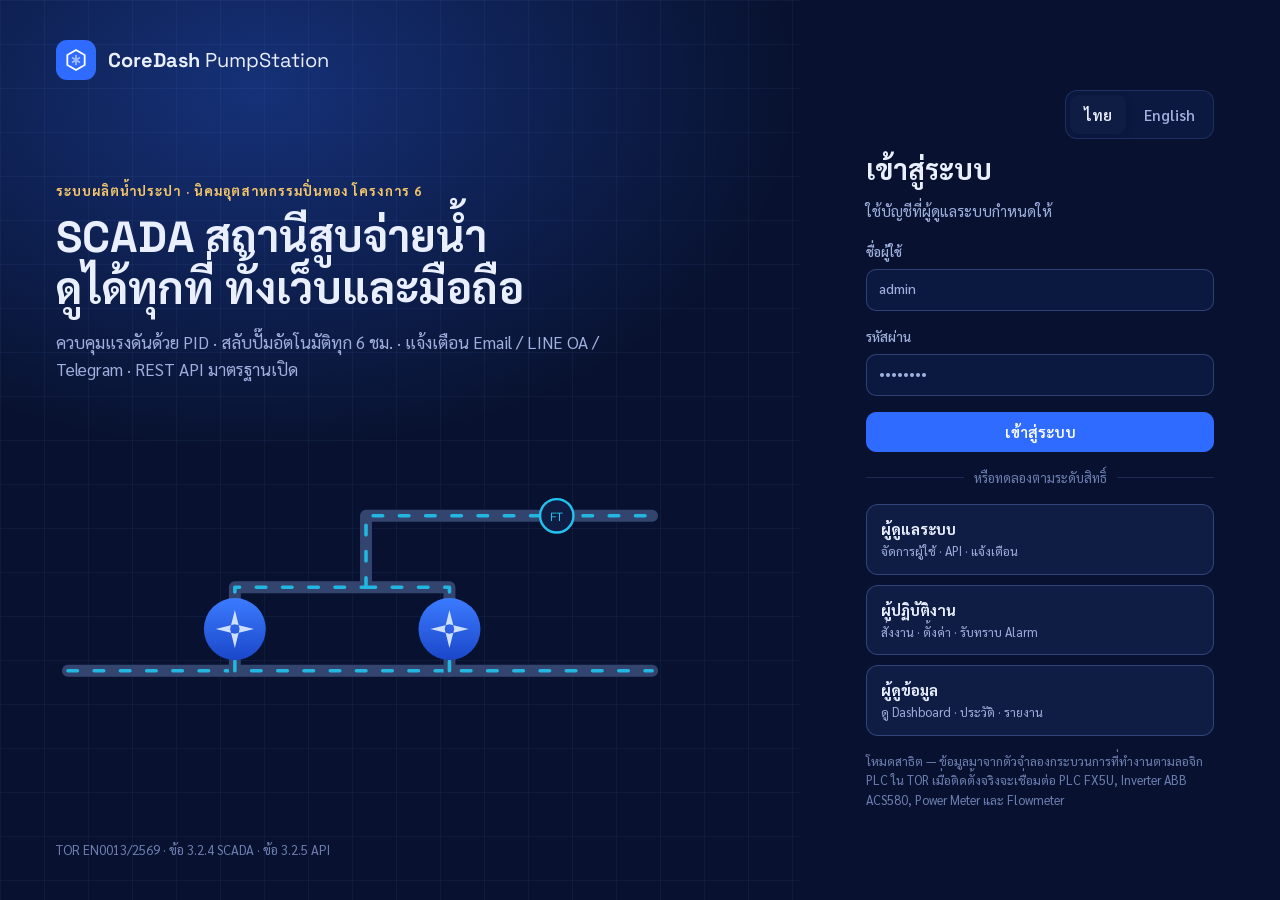
==== app/index.html @ 14abaf3d "Add files via upload" ====
<!doctype html>
<html lang="th" data-theme="dark">
<head>
<meta charset="utf-8">
<meta name="viewport" content="width=device-width, initial-scale=1, viewport-fit=cover">
<title>CoreDash PumpStation SCADA · PIN6</title>
<meta name="description" content="ระบบ SCADA สถานีสูบจ่ายน้ำประปา PIN6 — Dashboard เรียลไทม์ เว็บ และแอปมือถือ">
<meta name="theme-color" content="#081230">
<link rel="manifest" href="manifest.webmanifest">
<link rel="icon" href="icons/icon.svg" type="image/svg+xml">
<link rel="apple-touch-icon" href="icons/icon-192.png">
<meta name="apple-mobile-web-app-capable" content="yes">
<meta name="apple-mobile-web-app-status-bar-style" content="black-translucent">
<link rel="preconnect" href="https://fonts.googleapis.com">
<link rel="stylesheet" href="https://fonts.googleapis.com/css2?family=Sarabun:wght@400;500;600;700&family=Space+Grotesk:wght@400;500;600;700&display=swap">
<link rel="stylesheet" href="app.css">
</head>
<body>

<!-- ============ LOGIN ============ -->
<section id="login" class="login">
  <div class="login-art" aria-hidden="true">
    <div class="login-brand"><span class="logo-mark"><svg viewBox="0 0 24 24"><path d="M12 2l8.66 5v10L12 22l-8.66-5V7z"/><path d="M12 7v10M8 9.5l8 5M16 9.5l-8 5" opacity=".55"/></svg></span><span><b>CoreDash</b> PumpStation</span></div>
    <div class="login-hero">
      <span class="eyebrow">ระบบผลิตน้ำประปา · นิคมอุตสาหกรรมปิ่นทอง โครงการ 6</span>
      <h1>SCADA สถานีสูบจ่ายน้ำ<br>ดูได้ทุกที่ ทั้งเว็บและมือถือ</h1>
      <p>ควบคุมแรงดันด้วย PID · สลับปั๊มอัตโนมัติทุก 6 ชม. · แจ้งเตือน Email / LINE OA / Telegram · REST API มาตรฐานเปิด</p>
    </div>
    <svg class="login-pumps" viewBox="0 0 520 220">
      <defs><linearGradient id="lgP" x1="0" x2="0" y1="0" y2="1"><stop offset="0" stop-color="#3B7BFF"/><stop offset="1" stop-color="#1B47C9"/></linearGradient></defs>
      <path class="pipe" d="M10 160 H500"/><path class="pipe flow" d="M10 160 H500"/>
      <path class="pipe" d="M150 160 V90 H260 M330 160 V90 H260 M260 90 V30 H500"/><path class="pipe flow" d="M150 160 V90 H260 M330 160 V90 H260 M260 90 V30 H500"/>
      <g transform="translate(150 125)"><circle r="26" fill="url(#lgP)"/><g class="imp"><path d="M0 -16 L4 0 L0 16 L-4 0Z M-16 0 L0 4 L16 0 L0 -4Z" fill="#CFE0FF"/></g></g>
      <g transform="translate(330 125)"><circle r="26" fill="url(#lgP)"/><g class="imp"><path d="M0 -16 L4 0 L0 16 L-4 0Z M-16 0 L0 4 L16 0 L0 -4Z" fill="#CFE0FF"/></g></g>
      <g transform="translate(420 30)"><circle r="14" fill="#0F1D45" stroke="#22C3EE" stroke-width="2"/><text y="4" text-anchor="middle" font-size="10" fill="#22C3EE" font-family="Space Grotesk">FT</text></g>
    </svg>
    <div class="login-foot">TOR EN0013/2569 · ข้อ 3.2.4 SCADA · ข้อ 3.2.5 API</div>
  </div>
  <form class="login-card" id="loginForm" autocomplete="on">
    <div class="tabs login-lang" role="group" aria-label="Language"><button type="button" data-login-lang="th">ไทย</button><button type="button" data-login-lang="en">English</button></div>
    <h2>เข้าสู่ระบบ</h2>
    <p class="muted">ใช้บัญชีที่ผู้ดูแลระบบกำหนดให้</p>
    <label>ชื่อผู้ใช้<input id="lgUser" name="username" autocomplete="username" required value="admin"></label>
    <label>รหัสผ่าน<input id="lgPass" name="password" type="password" autocomplete="current-password" required value="demo1234"></label>
    <button class="btn primary block" type="submit">เข้าสู่ระบบ</button>
    <div class="divider"><span>หรือทดลองตามระดับสิทธิ์</span></div>
    <div class="role-pick">
      <button type="button" class="role-btn" data-demo="admin"><b>ผู้ดูแลระบบ</b><small>จัดการผู้ใช้ · API · แจ้งเตือน</small></button>
      <button type="button" class="role-btn" data-demo="operator"><b>ผู้ปฏิบัติงาน</b><small>สั่งงาน · ตั้งค่า · รับทราบ Alarm</small></button>
      <button type="button" class="role-btn" data-demo="viewer"><b>ผู้ดูข้อมูล</b><small>ดู Dashboard · ประวัติ · รายงาน</small></button>
    </div>
    <p class="demo-note">โหมดสาธิต — ข้อมูลมาจากตัวจำลองกระบวนการที่ทำงานตามลอจิก PLC ใน TOR เมื่อติดตั้งจริงจะเชื่อมต่อ PLC FX5U, Inverter ABB ACS580, Power Meter และ Flowmeter</p>
  </form>
</section>

<!-- ============ APP SHELL ============ -->
<div id="shell" class="shell" hidden>
  <aside class="side" id="side">
    <div class="side-brand"><span class="logo-mark"><svg viewBox="0 0 24 24"><path d="M12 2l8.66 5v10L12 22l-8.66-5V7z"/><path d="M12 7v10M8 9.5l8 5M16 9.5l-8 5" opacity=".55"/></svg></span><span><b>CoreDash</b><small>PumpStation SCADA</small></span></div>
    <nav class="side-nav" id="sideNav"></nav>
    <div class="side-foot">
      <div class="site-chip"><span class="dot ok"></span><span>PIN6 · สถานีสูบจ่ายน้ำ<br><small>Pinthong Industrial Estate 6</small></span></div>
    </div>
  </aside>
  <header class="top">
    <button class="icon-btn only-m" id="menuBtn" aria-label="เมนู"><svg viewBox="0 0 24 24"><path d="M4 7h16M4 12h16M4 17h16"/></svg></button>
    <div class="top-title"><h1 id="pageTitle">ภาพรวม</h1><span class="muted" id="pageSub"></span></div>
    <div class="top-right">
      <span class="live-pill" id="livePill"><span class="dot ok pulse"></span><span class="hide-s">PLC ออนไลน์</span> <b data-v="ago">0 วิ</b></span>
      <span class="clock hide-s" data-v="clock"></span>
      <button class="icon-btn lang-btn" id="langBtn" aria-label="เปลี่ยนภาษา / Language"><span data-langlabel>EN</span></button>
      <button class="icon-btn" id="themeBtn" aria-label="สลับธีมสว่าง/มืด"><svg viewBox="0 0 24 24"><path d="M21 12.8A9 9 0 1 1 11.2 3a7 7 0 0 0 9.8 9.8z"/></svg></button>
      <a class="icon-btn bell" href="#/alarms" aria-label="การแจ้งเตือน"><svg viewBox="0 0 24 24"><path d="M6 8a6 6 0 1 1 12 0c0 7 3 9 3 9H3s3-2 3-9"/><path d="M10.3 21a1.94 1.94 0 0 0 3.4 0"/></svg><span class="badge" data-v="alarmCount" hidden></span></a>
      <button class="user-chip" id="userBtn" aria-haspopup="menu"><span class="avatar" id="userAvatar">A</span><span class="hide-s"><b id="userName"></b><small id="userRole"></small></span></button>
      <div class="menu" id="userMenu" role="menu" hidden>
        <div class="menu-head"><b id="umName"></b><small id="umRole"></small></div>
        <a href="#/settings" role="menuitem">การแสดงผล & ภาษา</a>
        <a href="#/users" role="menuitem">ผู้ใช้และสิทธิ์</a>
        <button role="menuitem" id="installBtn" hidden>ติดตั้งเป็นแอปบนเครื่อง</button>
        <button role="menuitem" id="logoutBtn">ออกจากระบบ</button>
      </div>
    </div>
  </header>
  <main id="view" class="view" tabindex="-1"></main>
  <nav class="bottom" id="bottomNav" aria-label="เมนูหลักบนมือถือ"></nav>
</div>

<div class="sheet" id="sheet" hidden><div class="sheet-panel"><div class="sheet-grip"></div><nav id="sheetNav"></nav></div></div>
<div class="toasts" id="toasts" aria-live="polite"></div>
<div class="modal" id="modal" hidden><div class="modal-card" role="dialog" aria-modal="true" id="modalCard"></div></div>
<div class="install-bar" id="installBar" hidden><span>ติดตั้ง <b>CoreDash PumpStation</b> เป็นแอปบนมือถือ</span><button class="btn primary sm" id="installYes">ติดตั้ง</button><button class="btn ghost sm" id="installNo">ภายหลัง</button></div>

<script src="i18n-dict.js"></script>
<script src="i18n.js"></script>
<script src="sim.js"></script>
<script src="core.js"></script>
<script src="pages-ops.js"></script>
<script src="pages-data.js"></script>
<script src="pages-admin.js"></script>
<script src="station3d.js"></script>
<script src="settings.js"></script>
<script>
  if ('serviceWorker' in navigator && location.protocol.indexOf('http') === 0) navigator.serviceWorker.register('sw.js').catch(function () {});
</script>
</body>
</html>
---- app/app.css ----
/* CoreDash PumpStation — UI */
:root{
  --bg:#081230;--bg2:#0B1840;--panel:#0F1D45;--panel2:#132556;--line:rgba(140,170,255,.16);--line2:rgba(140,170,255,.28);
  --text:#E9EFFF;--muted:#9FB0DE;--faint:#6F80B3;
  --blue:#2F6BFF;--blue2:#5B8CFF;--cyan:#22C3EE;--green:#22C55E;--amber:#F5A524;--red:#EF4444;--violet:#8B5CF6;
  --pipe:#33456F;--shadow:0 18px 40px rgba(0,0,0,.35);
  --r:16px;--font:'Sarabun','Space Grotesk',system-ui,sans-serif;--num:'Space Grotesk','Sarabun',system-ui,sans-serif;
  color-scheme:dark;
}
[data-theme="light"]{
  --bg:#EEF2FA;--bg2:#E6ECF8;--panel:#FFFFFF;--panel2:#F5F8FE;--line:#E1E7F3;--line2:#CBD5EA;
  --text:#0B1430;--muted:#55648A;--faint:#8592B4;--pipe:#C3CDE2;--shadow:0 12px 30px rgba(15,30,80,.08);color-scheme:light;
}
*{box-sizing:border-box}
html,body{margin:0;background:var(--bg);color:var(--text);font-family:var(--font);font-size:15px;line-height:1.55;-webkit-font-smoothing:antialiased}
a{color:var(--blue2)}
button,input,select,textarea{font:inherit;color:inherit}
svg{display:block}
.muted{color:var(--muted)}
.num{font-family:var(--num);font-variant-numeric:tabular-nums}
[hidden]{display:none !important}
:focus-visible{outline:2px solid var(--blue2);outline-offset:2px;border-radius:6px}

/* ---------- buttons & inputs */
.btn{display:inline-flex;align-items:center;justify-content:center;gap:8px;min-height:40px;padding:0 16px;border-radius:10px;border:1px solid var(--line2);background:var(--panel2);font-weight:600;cursor:pointer;text-decoration:none;color:var(--text);white-space:nowrap}
.btn:hover{border-color:var(--blue2)}
.btn.primary{background:var(--blue);border-color:var(--blue);color:#fff}.btn.primary:hover{background:#1F57E6}
.btn.danger{background:rgba(239,68,68,.12);border-color:rgba(239,68,68,.5);color:#FF8A8A}
[data-theme="light"] .btn.danger{color:#C62828}
.btn.success{background:rgba(34,197,94,.12);border-color:rgba(34,197,94,.5);color:#5BE08F}
[data-theme="light"] .btn.success{color:#15803D}
.btn.ghost{background:transparent}
.btn.sm{min-height:34px;padding:0 12px;font-size:13.5px;border-radius:8px}
.btn.block{width:100%}
.btn:disabled{opacity:.45;cursor:not-allowed}
.btn svg{width:16px;height:16px;fill:none;stroke:currentColor;stroke-width:2;stroke-linecap:round;stroke-linejoin:round}
.icon-btn{display:inline-flex;align-items:center;justify-content:center;width:42px;height:42px;border-radius:12px;border:1px solid var(--line);background:var(--panel);cursor:pointer;position:relative;color:var(--text);text-decoration:none}
.icon-btn svg{width:20px;height:20px;fill:none;stroke:currentColor;stroke-width:1.8;stroke-linecap:round;stroke-linejoin:round}
.icon-btn .badge{position:absolute;top:-5px;right:-5px;min-width:20px;height:20px;padding:0 5px;border-radius:999px;background:var(--red);color:#fff;font-size:11.5px;font-weight:700;display:flex;align-items:center;justify-content:center;font-family:var(--num)}
input[type=text],input[type=number],input[type=password],input[type=email],input[type=datetime-local],input:not([type]),select,textarea{width:100%;min-height:42px;padding:8px 12px;border-radius:10px;border:1px solid var(--line2);background:var(--bg2);outline:none}
input:focus,select:focus,textarea:focus{border-color:var(--blue2)}
label{display:flex;flex-direction:column;gap:6px;font-size:13.5px;color:var(--muted);font-weight:500}
.switch{position:relative;display:inline-flex;align-items:center;gap:10px;cursor:pointer;color:var(--text);font-size:14px;flex-direction:row}
.switch input{position:absolute;opacity:0;width:1px;height:1px}
.switch .tr{width:44px;height:26px;border-radius:999px;background:var(--line2);position:relative;transition:.2s;flex:none}
.switch .tr::after{content:"";position:absolute;top:3px;left:3px;width:20px;height:20px;border-radius:50%;background:#fff;transition:.2s}
.switch input:checked + .tr{background:var(--green)}
.switch input:checked + .tr::after{left:21px}
.switch input:focus-visible + .tr{outline:2px solid var(--blue2);outline-offset:2px}
.chk{display:inline-flex;flex-direction:row;align-items:center;gap:8px;color:var(--text);font-size:14px;cursor:pointer}
.chk input{width:18px;height:18px;accent-color:var(--blue)}

/* ---------- login */
.login{min-height:100vh;display:grid;grid-template-columns:1.2fr minmax(340px,480px);background:radial-gradient(900px 600px at 20% 10%,rgba(47,107,255,.35),transparent 60%),var(--bg)}
.login-art{position:relative;padding:40px 56px;display:flex;flex-direction:column;justify-content:space-between;gap:28px;overflow:hidden;background-image:linear-gradient(rgba(122,162,255,.06) 1px,transparent 1px),linear-gradient(90deg,rgba(122,162,255,.06) 1px,transparent 1px);background-size:44px 44px}
.login-brand{display:flex;align-items:center;gap:12px;font-family:var(--num);font-size:20px}
.logo-mark{width:40px;height:40px;border-radius:11px;background:var(--blue);display:inline-flex;align-items:center;justify-content:center;flex:none}
.logo-mark svg{width:24px;height:24px;fill:none;stroke:#fff;stroke-width:1.8;stroke-linejoin:round}
.login-hero h1{font-family:var(--num);font-size:clamp(30px,3.4vw,48px);line-height:1.2;margin:10px 0 14px}
.login-hero p{color:var(--muted);font-size:17px;max-width:560px;margin:0}
.eyebrow{font-size:13px;font-weight:700;letter-spacing:.08em;color:#F5C76A}
.login-pumps{width:100%;max-width:620px}
.login-pumps .pipe{fill:none;stroke:var(--pipe);stroke-width:10;stroke-linecap:round;stroke-linejoin:round}
.login-pumps .pipe.flow{stroke:var(--cyan);stroke-width:3;stroke-dasharray:8 14;animation:flow 1.2s linear infinite;opacity:.9}
.login-pumps .imp{animation:spin 1s linear infinite}
.login-foot{color:var(--faint);font-size:13px}
.login-card{margin:auto;width:100%;max-width:420px;padding:36px;display:flex;flex-direction:column;gap:16px}
.login-card h2{margin:0;font-family:var(--num);font-size:28px}
.login-card .muted{margin:-10px 0 4px}
.divider{display:flex;align-items:center;gap:10px;color:var(--faint);font-size:13px}
.divider::before,.divider::after{content:"";flex:1;height:1px;background:var(--line)}
.role-pick{display:grid;gap:10px}
.role-btn{display:flex;flex-direction:column;align-items:flex-start;gap:2px;padding:12px 14px;border-radius:12px;border:1px solid var(--line2);background:var(--panel);cursor:pointer;text-align:left}
.role-btn:hover{border-color:var(--blue2);background:var(--panel2)}
.role-btn small{color:var(--muted)}
.demo-note{font-size:12.5px;color:var(--faint);margin:0}

/* ---------- shell */
.shell{display:grid;grid-template-columns:248px minmax(0,1fr);grid-template-rows:auto 1fr;min-height:100vh}
.side{grid-row:1/3;position:sticky;top:0;height:100vh;display:flex;flex-direction:column;gap:14px;padding:18px 14px;border-right:1px solid var(--line);background:var(--bg2);overflow-y:auto}
.side-brand{display:flex;align-items:center;gap:10px;padding:4px 6px 10px;font-family:var(--num);line-height:1.15}
.side-brand small{display:block;color:var(--muted);font-size:11.5px;font-family:var(--font)}
.side-nav{display:flex;flex-direction:column;gap:2px}
.side-nav .grp{font-size:11.5px;color:var(--faint);font-weight:700;letter-spacing:.08em;margin:12px 10px 4px}
.nav-a{display:flex;align-items:center;gap:12px;min-height:42px;padding:0 12px;border-radius:10px;color:var(--muted);text-decoration:none;font-weight:500}
.nav-a svg{width:19px;height:19px;fill:none;stroke:currentColor;stroke-width:1.8;stroke-linecap:round;stroke-linejoin:round;flex:none}
.nav-a:hover{background:var(--panel);color:var(--text)}
.nav-a.on{background:rgba(47,107,255,.16);color:var(--text);box-shadow:inset 3px 0 0 var(--blue)}
.nav-a .cnt{margin-left:auto;background:var(--red);color:#fff;border-radius:999px;font-size:11px;padding:0 7px;font-family:var(--num);font-weight:700}
.side-foot{margin-top:auto}
.site-chip{display:flex;gap:10px;align-items:flex-start;padding:12px;border-radius:12px;border:1px solid var(--line);font-size:13px}
.site-chip small{color:var(--muted)}
.dot{width:9px;height:9px;border-radius:50%;display:inline-block;background:var(--faint);flex:none;margin-top:5px}
.dot.ok{background:var(--green)}.dot.warn{background:var(--amber)}.dot.bad{background:var(--red)}.dot.info{background:var(--blue2)}
.dot.pulse{animation:pulse 1.6s ease-in-out infinite}
.top{position:sticky;top:0;z-index:20;display:flex;align-items:center;gap:14px;padding:12px 24px;border-bottom:1px solid var(--line);background:color-mix(in srgb,var(--bg) 88%,transparent);backdrop-filter:blur(10px)}
.top-title{display:flex;flex-direction:column;min-width:0}
.top-title h1{margin:0;font-size:20px;font-family:var(--num);line-height:1.2;white-space:nowrap;overflow:hidden;text-overflow:ellipsis}
.top-title .muted{font-size:12.5px}
.top-right{margin-left:auto;display:flex;align-items:center;gap:10px;position:relative}
.live-pill{display:inline-flex;align-items:center;gap:8px;padding:6px 12px;border-radius:999px;border:1px solid var(--line);font-size:13px;color:var(--muted);white-space:nowrap}
.live-pill .dot{margin-top:0}
.live-pill b{font-family:var(--num);color:var(--text);font-weight:600}
.clock{font-family:var(--num);font-size:13.5px;color:var(--muted);white-space:nowrap}
.user-chip{display:flex;align-items:center;gap:10px;padding:4px 12px 4px 4px;border-radius:999px;border:1px solid var(--line);background:var(--panel);cursor:pointer;text-align:left;line-height:1.15}
.user-chip small{display:block;color:var(--muted);font-size:11.5px}
.avatar{width:34px;height:34px;border-radius:50%;background:linear-gradient(135deg,var(--blue),var(--violet));display:inline-flex;align-items:center;justify-content:center;font-weight:700;color:#fff;font-family:var(--num);flex:none}
.menu{position:absolute;top:52px;right:0;min-width:230px;background:var(--panel);border:1px solid var(--line2);border-radius:12px;box-shadow:var(--shadow);padding:6px;display:flex;flex-direction:column;z-index:40}
.menu a,.menu button{display:block;text-align:left;padding:10px 12px;border-radius:8px;border:0;background:none;color:var(--text);text-decoration:none;cursor:pointer}
.menu a:hover,.menu button:hover{background:var(--panel2)}
.menu-head{padding:10px 12px;border-bottom:1px solid var(--line);margin-bottom:4px;line-height:1.3}
.menu-head small{display:block;color:var(--muted)}
.view{padding:22px 24px 40px;min-width:0;outline:none}
.only-m{display:none}
.bottom{display:none}

/* ---------- grid & cards */
.grid{display:grid;gap:16px}
.g2{grid-template-columns:repeat(2,minmax(0,1fr))}.g3{grid-template-columns:repeat(3,minmax(0,1fr))}.g4{grid-template-columns:repeat(4,minmax(0,1fr))}.g6{grid-template-columns:repeat(6,minmax(0,1fr))}
.span2{grid-column:span 2}.span3{grid-column:span 3}
.main-side{display:grid;grid-template-columns:minmax(0,1fr) 360px;gap:16px}
.card{background:var(--panel);border:1px solid var(--line);border-radius:var(--r);padding:18px;min-width:0;box-shadow:var(--shadow)}
.card.flat{box-shadow:none}
.card-h{display:flex;align-items:center;justify-content:space-between;gap:12px;margin-bottom:14px;flex-wrap:wrap}
.card-h h3{margin:0;font-size:16px;font-family:var(--num);display:flex;align-items:center;gap:8px}
.card-h .muted{font-size:12.5px}
.stack{display:flex;flex-direction:column;gap:16px}
.row{display:flex;gap:10px;align-items:center;flex-wrap:wrap}
.spacer{flex:1}
.kpi{position:relative;padding:16px 16px 14px;overflow:hidden}
.kpi .lbl{font-size:13px;color:var(--muted);display:flex;align-items:center;gap:6px}
.kpi .val{font-family:var(--num);font-size:30px;font-weight:700;line-height:1.15;margin-top:4px;letter-spacing:-.5px}
.kpi .val small{font-size:13px;font-weight:500;color:var(--muted);margin-left:4px;letter-spacing:0}
.kpi .sub{font-size:12.5px;color:var(--muted);margin-top:2px}
.kpi .spark{position:absolute;right:12px;top:14px;opacity:.85}
.kpi::before{content:"";position:absolute;left:0;top:0;bottom:0;width:3px;background:var(--accent,var(--blue))}
.pill{display:inline-flex;align-items:center;gap:6px;padding:3px 10px;border-radius:999px;font-size:12.5px;font-weight:700;white-space:nowrap;border:1px solid transparent}
.pill.run{background:rgba(34,197,94,.14);color:#4ADE80;border-color:rgba(34,197,94,.35)}
.pill.stop{background:rgba(148,163,184,.12);color:var(--muted);border-color:var(--line2)}
.pill.fault{background:rgba(239,68,68,.15);color:#FF7A7A;border-color:rgba(239,68,68,.4)}
.pill.warn{background:rgba(245,165,36,.15);color:#F8BF55;border-color:rgba(245,165,36,.4)}
.pill.info{background:rgba(47,107,255,.15);color:#8FB1FF;border-color:rgba(47,107,255,.35)}
.pill.lead{background:rgba(34,195,238,.15);color:#5FD6F5;border-color:rgba(34,195,238,.35)}
[data-theme="light"] .pill.run{color:#15803D}[data-theme="light"] .pill.fault{color:#C62828}[data-theme="light"] .pill.warn{color:#A15C00}[data-theme="light"] .pill.info{color:#1D4ED8}[data-theme="light"] .pill.lead{color:#0E7490}
.sev-critical{--c:var(--red)}.sev-major{--c:#FB7A3C}.sev-warning{--c:var(--amber)}.sev-info{--c:var(--blue2)}

/* ---------- tables */
.tbl-wrap{overflow-x:auto;border-radius:12px;border:1px solid var(--line)}
table.tbl{width:100%;border-collapse:collapse;font-size:14px}
.tbl th{text-align:left;font-weight:600;font-size:12.5px;color:var(--muted);padding:10px 12px;background:var(--panel2);white-space:nowrap;position:sticky;top:0}
.tbl td{padding:10px 12px;border-top:1px solid var(--line);vertical-align:top}
.tbl td.r,.tbl th.r{text-align:right}
.tbl tr:hover td{background:color-mix(in srgb,var(--panel2) 60%,transparent)}
.kv{display:grid;grid-template-columns:minmax(0,1fr) auto;gap:0;font-size:14px}
.kv > div{padding:8px 0;border-bottom:1px dashed var(--line)}
.kv > div:nth-child(odd){color:var(--muted)}
.kv > div:nth-child(even){text-align:right;font-family:var(--num);font-weight:600}

/* ---------- mimic */
.mimic{width:100%;height:auto}
.mimic .pipe{fill:none;stroke:var(--pipe);stroke-linecap:round;stroke-linejoin:round}
.mimic .water{fill:none;stroke:var(--cyan);stroke-linecap:round;stroke-linejoin:round;stroke-dasharray:10 14;opacity:0;transition:opacity .4s}
.mimic .water.on{opacity:.95;animation:flow var(--dur,1.2s) linear infinite}
.mimic .lbl{font-family:var(--num);font-size:12px;fill:var(--muted)}
.mimic .val{font-family:var(--num);font-size:14px;font-weight:700;fill:var(--text)}
.mimic .tagbox{fill:var(--panel2);stroke:var(--line2)}
.mimic .imp{transform-box:fill-box;transform-origin:center}
.mimic .imp.on{animation:spin var(--spd,1s) linear infinite}
.mimic .pumpbody{transition:fill .3s}
.mimic .future{stroke-dasharray:6 6}

/* ---------- gauges, bars */
.gauge{width:100%;max-width:220px;margin:0 auto}
.gauge .needle{transition:transform .8s cubic-bezier(.3,1.3,.5,1);transform-origin:100px 100px}
.gauge text{font-family:var(--num)}
.bar{height:8px;border-radius:999px;background:var(--line);overflow:hidden}
.bar > i{display:block;height:100%;border-radius:999px;background:var(--blue);transition:width .6s}
.ring{transform:rotate(-90deg)}
.ring circle{fill:none;stroke-width:8}
.legend{display:flex;flex-wrap:wrap;gap:14px;font-size:12.5px;color:var(--muted)}
.legend i{display:inline-block;width:14px;height:3px;border-radius:2px;margin-right:6px;vertical-align:middle}

/* ---------- charts */
.chart{position:relative;width:100%}
.chart svg text{font-family:var(--num);font-size:11px;fill:var(--muted)}
.chart .grid-l{stroke:var(--line);stroke-width:1}
.chart .tip{position:absolute;pointer-events:none;background:var(--panel);border:1px solid var(--line2);border-radius:10px;padding:8px 10px;font-size:12.5px;box-shadow:var(--shadow);white-space:nowrap;z-index:5}
.chart .tip b{font-family:var(--num)}

/* ---------- feed, alarms */
.feed{display:flex;flex-direction:column;max-height:300px;overflow:auto}
.feed-i{display:grid;grid-template-columns:auto 1fr;gap:10px;padding:9px 2px;border-bottom:1px dashed var(--line);font-size:13.5px}
.feed-i time{font-family:var(--num);color:var(--faint);font-size:12px;white-space:nowrap;padding-top:1px}
.alm{display:grid;grid-template-columns:4px 1fr auto;gap:12px;align-items:center;padding:12px;border-radius:12px;background:var(--panel2);border:1px solid var(--line)}
.alm::before{content:"";width:4px;align-self:stretch;border-radius:4px;background:var(--c)}
.alm .t{font-weight:600}
.alm .m{font-size:12.5px;color:var(--muted)}
.empty{padding:28px;text-align:center;color:var(--muted);border:1px dashed var(--line2);border-radius:12px}
.tabs{display:flex;gap:4px;padding:4px;border-radius:12px;background:var(--bg2);border:1px solid var(--line);overflow-x:auto;max-width:100%}
.tabs button{border:0;background:none;padding:8px 14px;border-radius:9px;cursor:pointer;color:var(--muted);font-weight:600;white-space:nowrap}
.tabs button.on{background:var(--panel);color:var(--text);box-shadow:0 2px 8px rgba(0,0,0,.15)}
.chips{display:flex;flex-wrap:wrap;gap:8px}
.chip{display:inline-flex;align-items:center;gap:8px;padding:7px 12px;border-radius:999px;border:1px solid var(--line2);background:var(--panel2);cursor:pointer;font-size:13.5px}
.chip.on{border-color:var(--blue2);background:rgba(47,107,255,.16)}
.chip i{width:10px;height:10px;border-radius:3px;display:inline-block}
.lock{display:flex;gap:10px;align-items:center;padding:10px 14px;border-radius:10px;background:rgba(245,165,36,.1);border:1px solid rgba(245,165,36,.35);color:#F8BF55;font-size:13.5px}
[data-theme="light"] .lock{color:#A15C00}
.code{font-family:ui-monospace,SFMono-Regular,Menlo,Consolas,monospace;font-size:12.5px;background:#050B1F;color:#CFE0FF;border-radius:12px;padding:14px;overflow:auto;white-space:pre;max-height:420px;border:1px solid var(--line)}
[data-theme="light"] .code{background:#0B1430}
.k-num{font-family:var(--num);font-weight:700}

/* notification previews */
.np{border-radius:14px;padding:12px;font-size:13px;line-height:1.45}
.np.line{background:#8CABD9;color:#111}
.np.line .bub{background:#fff;border-radius:14px;padding:10px 12px;max-width:290px;box-shadow:0 1px 2px rgba(0,0,0,.15)}
.np.tg{background:#17212B;color:#E7EEF5}
.np.tg .bub{background:#2B5278;border-radius:12px;padding:10px 12px;max-width:290px}
.np.mail{background:#fff;color:#1A1A1A;border:1px solid #E3E3E3}
.np .hd{font-weight:700;margin-bottom:4px}

/* toasts, modal, sheet */
.toasts{position:fixed;right:18px;bottom:18px;display:flex;flex-direction:column;gap:10px;z-index:90;max-width:min(380px,calc(100vw - 36px))}
.toast{display:grid;grid-template-columns:4px 1fr;gap:12px;padding:12px 14px;border-radius:12px;background:var(--panel);border:1px solid var(--line2);box-shadow:var(--shadow);animation:tin .3s ease-out}
.toast::before{content:"";width:4px;border-radius:4px;background:var(--c,var(--blue))}
.toast b{display:block}
.toast small{color:var(--muted)}
.modal{position:fixed;inset:0;z-index:80;background:rgba(3,8,25,.6);display:flex;align-items:center;justify-content:center;padding:18px;backdrop-filter:blur(4px)}
.modal-card{width:min(560px,100%);max-height:90vh;overflow:auto;background:var(--panel);border:1px solid var(--line2);border-radius:18px;padding:22px;box-shadow:var(--shadow)}
.modal-card h3{margin:0 0 6px;font-family:var(--num)}
.sheet{position:fixed;inset:0;z-index:70;background:rgba(3,8,25,.55);display:flex;align-items:flex-end}
.sheet-panel{width:100%;background:var(--panel);border-radius:20px 20px 0 0;padding:10px 14px calc(18px + env(safe-area-inset-bottom));max-height:80vh;overflow:auto}
.sheet-grip{width:44px;height:5px;border-radius:5px;background:var(--line2);margin:4px auto 10px}
.sheet nav{display:grid;grid-template-columns:repeat(3,1fr);gap:8px}
.sheet .nav-a{flex-direction:column;justify-content:center;text-align:center;min-height:84px;gap:6px;border:1px solid var(--line);font-size:13px}
.install-bar{position:fixed;left:12px;right:12px;bottom:calc(76px + env(safe-area-inset-bottom));z-index:60;display:flex;align-items:center;gap:10px;padding:10px 12px;border-radius:14px;background:var(--panel);border:1px solid var(--line2);box-shadow:var(--shadow);font-size:13.5px}
.install-bar span{flex:1}

/* logic timeline */
.logic{display:grid;grid-template-columns:repeat(4,minmax(0,1fr));gap:10px;counter-reset:s}
.logic > div{position:relative;padding:14px;border-radius:12px;background:var(--panel2);border:1px solid var(--line);font-size:13.5px}
.logic > div b{display:block;font-family:var(--num);margin-bottom:2px}
.logic > div::before{counter-increment:s;content:counter(s);position:absolute;top:-10px;left:12px;width:22px;height:22px;border-radius:50%;background:var(--blue);color:#fff;font-weight:700;font-size:12px;display:flex;align-items:center;justify-content:center;font-family:var(--num)}

/* topology */
.topo .node rect{fill:var(--panel2);stroke:var(--line2)}
.topo .node.ok rect{stroke:rgba(34,197,94,.6)}
.topo .node.bad rect{stroke:var(--red)}
.topo text{font-family:var(--num);font-size:12px;fill:var(--text)}
.topo .sm{font-size:10.5px;fill:var(--muted)}
.topo .link{stroke:var(--line2);stroke-width:2;fill:none}
.topo .pkt{stroke:var(--cyan);stroke-width:3;stroke-dasharray:3 22;fill:none;animation:flow 1.4s linear infinite}

@keyframes flow{to{stroke-dashoffset:-48}}
@keyframes spin{to{transform:rotate(360deg)}}
@keyframes pulse{0%,100%{opacity:1}50%{opacity:.35}}
@keyframes tin{from{transform:translateY(10px);opacity:0}to{transform:none;opacity:1}}
@keyframes blinkbg{0%,100%{background:rgba(239,68,68,.18)}50%{background:rgba(239,68,68,.04)}}
.blink-crit{animation:blinkbg 1.2s ease-in-out infinite}

/* ---------- responsive */
@media (max-width:1280px){.g6{grid-template-columns:repeat(3,minmax(0,1fr))}.main-side{grid-template-columns:minmax(0,1fr)}}
@media (max-width:1024px){
  .shell{grid-template-columns:minmax(0,1fr)}
  .side{display:none}
  .only-m{display:inline-flex}
  .g4{grid-template-columns:repeat(2,minmax(0,1fr))}.g3{grid-template-columns:repeat(2,minmax(0,1fr))}
  .login{grid-template-columns:minmax(0,1fr)}
  .login-art{padding:28px 24px 8px}
  .login-pumps{display:none}
}
@media (max-width:720px){
  html,body{font-size:14.5px}
  .top{padding:10px 14px}
  .top-title h1{font-size:17px}
  .top-title .muted{display:none}
  .top{gap:8px}
  .top-right{gap:6px}
  .icon-btn{width:38px;height:38px}
  .live-pill{padding:5px 9px}
  .mimic-wrap{overflow-x:auto;margin:0 -6px;padding:0 6px}
  .mimic-wrap .mimic{min-width:720px}
  .view .row > label{min-width:0 !important;flex:1 1 150px}
  .view .row > .tabs{flex:1 1 100%}
  .hide-s{display:none !important}
  .view{padding:14px 12px calc(96px + env(safe-area-inset-bottom))}
  .g2,.g3,.g4{grid-template-columns:minmax(0,1fr)}
  .g6{grid-template-columns:repeat(2,minmax(0,1fr))}
  .span2,.span3{grid-column:auto}
  .card{padding:14px;border-radius:14px}
  .kpi .val{font-size:24px}
  .kpi .spark{display:none}
  .logic{grid-template-columns:minmax(0,1fr) minmax(0,1fr)}
  .bottom{display:grid;grid-template-columns:repeat(5,1fr);position:fixed;left:0;right:0;bottom:0;z-index:50;background:var(--panel);border-top:1px solid var(--line);padding:6px 4px calc(6px + env(safe-area-inset-bottom))}
  .bottom a,.bottom button{display:flex;flex-direction:column;align-items:center;gap:2px;padding:6px 2px;border:0;background:none;color:var(--muted);font-size:11px;text-decoration:none;cursor:pointer;position:relative;min-height:48px;justify-content:center}
  .bottom svg{width:22px;height:22px;fill:none;stroke:currentColor;stroke-width:1.8;stroke-linecap:round;stroke-linejoin:round}
  .bottom .on{color:var(--blue2)}
  .bottom .cnt{position:absolute;top:2px;left:calc(50% + 6px);background:var(--red);color:#fff;border-radius:999px;font-size:10px;padding:0 5px;font-weight:700}
  .toasts{bottom:calc(84px + env(safe-area-inset-bottom));right:12px;left:12px;max-width:none}
  .login-card{padding:24px 18px 36px}
}
@media print{
  .side,.top,.bottom,.toasts,.no-print{display:none !important}
  .shell{display:block}
  body{background:#fff;color:#000}
  .card{box-shadow:none;border-color:#ccc;break-inside:avoid}
}
@media (prefers-reduced-motion:reduce){*{animation:none !important;transition:none !important}}

/* ===== backgrounds (Appearance) ===== */
body.bg-grid .shell{background-image:linear-gradient(rgba(122,162,255,.05) 1px,transparent 1px),linear-gradient(90deg,rgba(122,162,255,.05) 1px,transparent 1px);background-size:44px 44px}
body.bg-aurora .shell{background:radial-gradient(900px 500px at 85% -5%,color-mix(in srgb,var(--blue) 30%,transparent),transparent 65%),radial-gradient(800px 500px at 10% 100%,rgba(139,92,246,.22),transparent 60%),radial-gradient(700px 420px at 60% 60%,rgba(34,195,238,.10),transparent 65%),var(--bg);background-attachment:fixed}
[data-theme="dark"] body.bg-ocean{--bg:#04202C;--bg2:#062A39;--panel:#0A3344;--panel2:#0D3D51;--line:rgba(120,210,230,.16);--line2:rgba(120,210,230,.28);--muted:#9CC7D4;--faint:#6A9AA8;--pipe:#2B5566}
body.bg-ocean .shell{background:radial-gradient(1000px 600px at 70% 0%,rgba(34,195,238,.22),transparent 60%),var(--bg);background-attachment:fixed}
[data-theme="dark"] body.bg-carbon{--bg:#0D1014;--bg2:#12161C;--panel:#171C24;--panel2:#1D2430;--line:rgba(160,175,200,.13);--line2:rgba(160,175,200,.25);--muted:#A3ADBD;--faint:#717C8E;--pipe:#3A4250}
body.bg-carbon .shell{background-image:repeating-linear-gradient(45deg,rgba(255,255,255,.018) 0 2px,transparent 2px 8px);background-color:var(--bg)}
[data-theme="light"] body.bg-ocean{--bg:#E8F6FA;--bg2:#DDF0F6}
[data-theme="light"] body.bg-carbon{--bg:#EEF0F3;--bg2:#E4E7EC}
body.bg-plain .shell{background:var(--bg)}
.bg-pick{display:grid;grid-template-columns:repeat(5,minmax(0,1fr));gap:12px}
.bg-opt{display:flex;flex-direction:column;gap:4px;padding:10px;border-radius:14px;border:1.5px solid var(--line2);background:var(--panel2);cursor:pointer;text-align:left;color:var(--text)}
.bg-opt.on{border-color:var(--blue);box-shadow:0 0 0 3px color-mix(in srgb,var(--blue) 25%,transparent)}
.bg-opt small{color:var(--muted)}
.bg-sw{display:block;height:64px;border-radius:10px;margin-bottom:6px;border:1px solid var(--line)}
.bgsw-grid{background:#081230;background-image:linear-gradient(rgba(122,162,255,.18) 1px,transparent 1px),linear-gradient(90deg,rgba(122,162,255,.18) 1px,transparent 1px);background-size:12px 12px}
.bgsw-aurora{background:radial-gradient(60px 40px at 80% 10%,#2F6BFF,transparent),radial-gradient(60px 40px at 15% 100%,#8B5CF6,transparent),#081230}
.bgsw-ocean{background:radial-gradient(70px 40px at 70% 0,#22C3EE,transparent),#04202C}
.bgsw-carbon{background:repeating-linear-gradient(45deg,#1b2029 0 3px,#12161c 3px 8px)}
.bgsw-plain{background:var(--bg)}
.acc{width:40px;height:40px;border-radius:50%;border:3px solid var(--panel);background:var(--c);cursor:pointer;box-shadow:0 0 0 1px var(--line2)}
.acc.on{box-shadow:0 0 0 3px var(--c)}
.preset-pick{display:grid;grid-template-columns:repeat(6,minmax(0,1fr));gap:12px}
.preset{display:flex;flex-direction:column;gap:6px;padding:10px;border-radius:14px;border:1.5px solid var(--line2);background:var(--bg2);cursor:pointer;color:var(--text);font-size:13px}
.preset.on{border-color:var(--blue);box-shadow:0 0 0 3px color-mix(in srgb,var(--blue) 25%,transparent)}
.col-pick{display:grid;grid-template-columns:repeat(4,minmax(0,1fr));gap:10px}
.colk{flex-direction:row;align-items:center;gap:10px;padding:8px 10px;border-radius:12px;border:1px solid var(--line);color:var(--text)}
.colk input{width:40px;height:32px;padding:0;border:0;background:none;min-height:0;cursor:pointer}
.lang-btn span{font-family:var(--num);font-weight:700;font-size:13px}
.login-lang{align-self:flex-end;margin-bottom:-6px}
.login-lang button.on{background:var(--panel);color:var(--text)}

/* ===== 3D station ===== */
.st-layout{display:grid;grid-template-columns:minmax(0,1fr) 340px;gap:16px;align-items:start}
.st-tools{gap:6px}
.st-tools .icon-btn{width:38px;height:38px}
.st-tools .tabs button:disabled{opacity:.5;cursor:not-allowed}
.st-stage{position:relative;border-radius:14px;overflow:hidden;perspective:1400px;background:radial-gradient(700px 400px at 55% 35%,color-mix(in srgb,var(--blue) 22%,transparent),transparent 70%),var(--bg2);cursor:grab;touch-action:pan-y;user-select:none}
.st-stage.dragging{cursor:grabbing}
.st-cam{transform-style:preserve-3d;transition:transform .35s ease-out;transform-origin:50% 60%}
.st-stage.dragging .st-cam{transition:none}
.st-scene{position:relative;aspect-ratio:690/470}
.st-svg{width:100%;height:100%;display:block}
.st-flow{stroke-dasharray:8 12;opacity:0;transition:opacity .5s;animation:flow 1.2s linear infinite}
.st-flow.on{opacity:.95}
.st-fan{animation:spin 1s linear infinite;animation-play-state:paused}
[data-light] .st-glow{opacity:.35}
[data-light].glow .st-glow{animation:pulse 1.6s ease-in-out infinite;opacity:1}
[data-light].blinking{animation:pulse .6s steps(2) infinite}
.st-ripple{animation:strip 2.4s ease-out infinite}
.st-wave{animation:stwave 3s ease-in-out infinite}
@keyframes strip{0%{transform:scale(.3);opacity:.9}100%{transform:scale(2.6);opacity:0}}
@keyframes stwave{50%{transform:translateX(-4px)}}
.st-pump{cursor:pointer;outline:none;transition:filter .2s}
.st-pump:hover,.st-pump:focus-visible{filter:brightness(1.18) drop-shadow(0 0 8px color-mix(in srgb,var(--blue) 70%,transparent))}
.st-chip{position:absolute;transform:translate(calc(-50% + var(--dx)),calc(-100% + var(--dy)));display:flex;flex-direction:column;padding:6px 10px;border-radius:10px;background:color-mix(in srgb,var(--panel) 88%,transparent);border:1px solid var(--line2);backdrop-filter:blur(6px);white-space:nowrap;line-height:1.25;pointer-events:none;font-size:13px;box-shadow:0 8px 20px rgba(0,0,0,.25)}
.st-chip b{font-family:var(--num);font-size:14px}.st-chip small{color:var(--muted);font-size:11px}
.st-chip.hot{border-color:color-mix(in srgb,var(--cyan) 60%,transparent);box-shadow:0 0 24px rgba(34,195,238,.25)}
.st-chip.dim{opacity:.75}
.nolabels .st-chip{display:none}
.st-tag{font-style:normal;font-size:10px;font-weight:700;padding:1px 7px;border-radius:999px;margin-left:4px;vertical-align:2px;background:rgba(148,163,184,.25);color:var(--muted)}
.st-tag.run{background:rgba(34,197,94,.2);color:#4ADE80}.st-tag.fault{background:rgba(239,68,68,.25);color:#FF8A8A}
.st-pop{position:absolute;z-index:5;width:250px;left:12px;top:12px;padding:12px;border-radius:14px;background:var(--panel);border:1px solid var(--line2);box-shadow:var(--shadow)}
.st-hint{position:absolute;left:12px;bottom:10px;font-size:12px;pointer-events:none}
.st-pcard{padding:12px;transition:border-color .3s}
.st-pcard.is-run{border-color:rgba(34,197,94,.55)}
.st-pcard.is-fault{border-color:rgba(239,68,68,.7)}
@media (max-width:1200px){.st-layout{grid-template-columns:minmax(0,1fr)}.preset-pick{grid-template-columns:repeat(3,minmax(0,1fr))}.bg-pick{grid-template-columns:repeat(3,minmax(0,1fr))}}
@media (max-width:720px){
  .st-chip{transform:translate(calc(-50% + var(--dx)*.6),calc(-100% + var(--dy)*.6)) scale(.72);transform-origin:50% 100%}
  .st-chip small{display:none}
  .st-chip.dim{display:none}
  .st-pop{width:220px;left:50%;top:auto;bottom:8px;transform:translateX(-50%)}
  .st-hint{display:none}
  .col-pick{grid-template-columns:repeat(2,minmax(0,1fr))}
  .preset-pick,.bg-pick{grid-template-columns:repeat(2,minmax(0,1fr))}
}
@media (max-width:720px){.grid.keep2{grid-template-columns:repeat(2,minmax(0,1fr))}.grid.keep3{grid-template-columns:repeat(3,minmax(0,1fr))}}
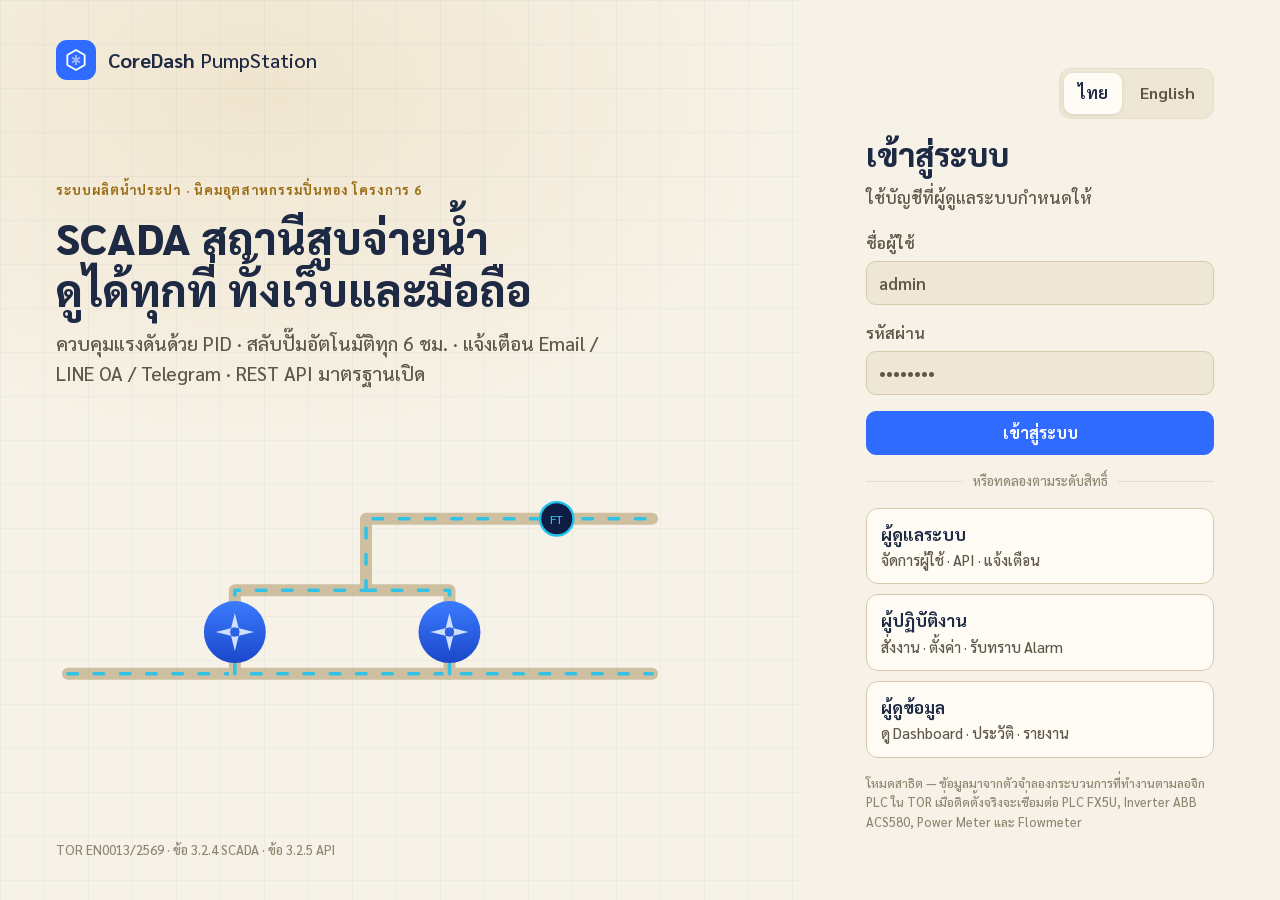
==== commit 53531fd1: "Add files via upload" ====
--- a/app/index.html
+++ b/app/index.html
@@ -1,18 +1,18 @@
 <!doctype html>
-<html lang="th" data-theme="dark">
+<html lang="th" data-theme="light">
 <head>
 <meta charset="utf-8">
 <meta name="viewport" content="width=device-width, initial-scale=1, viewport-fit=cover">
 <title>CoreDash PumpStation SCADA · PIN6</title>
 <meta name="description" content="ระบบ SCADA สถานีสูบจ่ายน้ำประปา PIN6 — Dashboard เรียลไทม์ เว็บ และแอปมือถือ">
-<meta name="theme-color" content="#081230">
+<meta name="theme-color" content="#F7F2E7">
 <link rel="manifest" href="manifest.webmanifest">
 <link rel="icon" href="icons/icon.svg" type="image/svg+xml">
 <link rel="apple-touch-icon" href="icons/icon-192.png">
 <meta name="apple-mobile-web-app-capable" content="yes">
 <meta name="apple-mobile-web-app-status-bar-style" content="black-translucent">
 <link rel="preconnect" href="https://fonts.googleapis.com">
-<link rel="stylesheet" href="https://fonts.googleapis.com/css2?family=Sarabun:wght@400;500;600;700&family=Space+Grotesk:wght@400;500;600;700&display=swap">
+<link rel="stylesheet" href="https://fonts.googleapis.com/css2?family=Sarabun:wght@400;500;600;700;800&display=swap">
 <link rel="stylesheet" href="app.css">
 </head>
 <body>
@@ -32,7 +32,7 @@
       <path class="pipe" d="M150 160 V90 H260 M330 160 V90 H260 M260 90 V30 H500"/><path class="pipe flow" d="M150 160 V90 H260 M330 160 V90 H260 M260 90 V30 H500"/>
       <g transform="translate(150 125)"><circle r="26" fill="url(#lgP)"/><g class="imp"><path d="M0 -16 L4 0 L0 16 L-4 0Z M-16 0 L0 4 L16 0 L0 -4Z" fill="#CFE0FF"/></g></g>
       <g transform="translate(330 125)"><circle r="26" fill="url(#lgP)"/><g class="imp"><path d="M0 -16 L4 0 L0 16 L-4 0Z M-16 0 L0 4 L16 0 L0 -4Z" fill="#CFE0FF"/></g></g>
-      <g transform="translate(420 30)"><circle r="14" fill="#0F1D45" stroke="#22C3EE" stroke-width="2"/><text y="4" text-anchor="middle" font-size="10" fill="#22C3EE" font-family="Space Grotesk">FT</text></g>
+      <g transform="translate(420 30)"><circle r="14" fill="#0F1D45" stroke="#22C3EE" stroke-width="2"/><text y="4" text-anchor="middle" font-size="10" fill="#22C3EE" font-family="Sarabun">FT</text></g>
     </svg>
     <div class="login-foot">TOR EN0013/2569 · ข้อ 3.2.4 SCADA · ข้อ 3.2.5 API</div>
   </div>
--- a/app/app.css
+++ b/app/app.css
@@ -4,7 +4,7 @@
   --text:#E9EFFF;--muted:#9FB0DE;--faint:#6F80B3;
   --blue:#2F6BFF;--blue2:#5B8CFF;--cyan:#22C3EE;--green:#22C55E;--amber:#F5A524;--red:#EF4444;--violet:#8B5CF6;
   --pipe:#33456F;--shadow:0 18px 40px rgba(0,0,0,.35);
-  --r:16px;--font:'Sarabun','Space Grotesk',system-ui,sans-serif;--num:'Space Grotesk','Sarabun',system-ui,sans-serif;
+  --r:16px;--font:'Sarabun',system-ui,sans-serif;--num:'Sarabun',system-ui,sans-serif;
   color-scheme:dark;
 }
 [data-theme="light"]{
@@ -12,7 +12,7 @@
   --text:#0B1430;--muted:#55648A;--faint:#8592B4;--pipe:#C3CDE2;--shadow:0 12px 30px rgba(15,30,80,.08);color-scheme:light;
 }
 *{box-sizing:border-box}
-html,body{margin:0;background:var(--bg);color:var(--text);font-family:var(--font);font-size:15px;line-height:1.55;-webkit-font-smoothing:antialiased}
+html,body{margin:0;background:var(--bg);color:var(--text);font-family:var(--font);font-size:17px;font-weight:500;line-height:1.55;-webkit-font-smoothing:antialiased}
 a{color:var(--blue2)}
 button,input,select,textarea{font:inherit;color:inherit}
 svg{display:block}
@@ -384,3 +384,91 @@
   .preset-pick,.bg-pick{grid-template-columns:repeat(2,minmax(0,1fr))}
 }
 @media (max-width:720px){.grid.keep2{grid-template-columns:repeat(2,minmax(0,1fr))}.grid.keep3{grid-template-columns:repeat(3,minmax(0,1fr))}}
+
+
+/* ===== Classic light palettes (Appearance) — theme follows the background ===== */
+[data-theme="light"] body.bg-cream{--bg:#F7F2E7;--bg2:#EFE7D6;--panel:#FFFCF5;--panel2:#FAF5EA;--line:#E6DCC7;--line2:#D6C8AB;--text:#1E2A44;--muted:#5E5646;--faint:#8F8571;--pipe:#CDBF9F;--shadow:0 10px 28px rgba(92,72,32,.08)}
+[data-theme="light"] body.bg-pearl{--bg:#F2F1EE;--bg2:#E9E7E2;--panel:#FFFFFF;--panel2:#F8F7F4;--line:#E2DFD8;--line2:#CFCBC2;--text:#1D2433;--muted:#565C68;--faint:#8A8F99;--pipe:#C8C6C0;--shadow:0 10px 28px rgba(40,40,60,.08)}
+[data-theme="light"] body.bg-softwhite{--bg:#F5F7FA;--bg2:#EBEFF5;--panel:#FFFFFF;--panel2:#F7F9FC;--line:#E1E7F0;--line2:#CBD5E3;--text:#14213D;--muted:#4F5D78;--faint:#8592AA;--pipe:#C3CDE0;--shadow:0 10px 28px rgba(20,40,90,.07)}
+[data-theme="light"] body.bg-sage{--bg:#EEF3EC;--bg2:#E3EBE0;--panel:#FCFEFB;--panel2:#F4F8F2;--line:#D9E4D4;--line2:#C3D3BC;--text:#1E2D25;--muted:#55665A;--faint:#869488;--pipe:#BFCFB8;--shadow:0 10px 28px rgba(30,60,40,.08)}
+body.bg-cream .shell{background:radial-gradient(1100px 600px at 85% -10%,rgba(214,184,120,.18),transparent 60%),var(--bg);background-attachment:fixed}
+body.bg-pearl .shell{background:radial-gradient(900px 520px at 80% -10%,rgba(255,255,255,.95),transparent 60%),radial-gradient(800px 500px at 0% 100%,rgba(206,214,230,.35),transparent 60%),linear-gradient(135deg,#F4F3F0,#ECEAE5);background-attachment:fixed}
+body.bg-softwhite .shell{background:radial-gradient(1000px 560px at 85% -10%,rgba(47,107,255,.07),transparent 60%),var(--bg);background-attachment:fixed}
+body.bg-sage .shell{background:radial-gradient(1000px 560px at 85% -10%,rgba(120,170,120,.14),transparent 60%),var(--bg);background-attachment:fixed}
+body.bg-cream .login{background:radial-gradient(900px 600px at 20% 10%,rgba(214,184,120,.22),transparent 60%),var(--bg)}
+body.bg-pearl .login,body.bg-softwhite .login,body.bg-sage .login{background:radial-gradient(900px 600px at 20% 10%,rgba(47,107,255,.10),transparent 60%),var(--bg)}
+.bgsw-cream{background:radial-gradient(70px 40px at 80% 0,#EAD9B4,transparent),#F7F2E7}
+.bgsw-pearl{background:linear-gradient(135deg,#FFFFFF,#ECEAE5)}
+.bgsw-softwhite{background:linear-gradient(135deg,#FFFFFF,#EBEFF5)}
+.bgsw-sage{background:radial-gradient(70px 40px at 80% 0,#CFE0C8,transparent),#EEF3EC}
+.bg-group{font-size:15px;font-weight:700;color:var(--muted);margin:4px 0 10px}
+.bg-pick + .bg-group{margin-top:18px}
+[data-theme="light"] .eyebrow{color:#9A6B12}
+[data-theme="light"] .login-art{background-image:linear-gradient(rgba(60,80,140,.05) 1px,transparent 1px),linear-gradient(90deg,rgba(60,80,140,.05) 1px,transparent 1px)}
+[data-theme="light"] .card{border-color:var(--line)}
+[data-theme="light"] .nav-a.on{background:color-mix(in srgb,var(--blue) 12%,var(--panel))}
+[data-theme="light"] .tabs button.on{box-shadow:0 1px 4px rgba(60,50,30,.12)}
+[data-theme="light"] .st-chip{box-shadow:0 6px 16px rgba(60,50,30,.12)}
+[data-theme="light"] .dot.ok{background:#16A34A}
+
+/* ===== Typography: Sarabun, larger & bolder ===== */
+body,button,input,select,textarea{font-family:'Sarabun',system-ui,sans-serif}
+.btn{font-size:16px;font-weight:700;min-height:44px}
+.btn.sm{font-size:15px;min-height:38px}
+.nav-a{font-size:17px;font-weight:600;min-height:46px}
+.side-nav .grp{font-size:13px;font-weight:800}
+.side-brand{font-size:19px}.side-brand small{font-size:13px}
+.top-title h1{font-size:24px;font-weight:800}
+.top-title .muted{font-size:14px;font-weight:600}
+.live-pill,.clock{font-size:15px;font-weight:600}
+.user-chip b{font-size:16px}.user-chip small{font-size:13px}
+.card-h h3{font-size:20px;font-weight:800}
+.card-h .muted{font-size:14px;font-weight:600}
+.kpi .lbl{font-size:15.5px;font-weight:700}
+.kpi .val{font-size:36px;font-weight:800;letter-spacing:0}
+.kpi .val small{font-size:15px;font-weight:600}
+.kpi .sub{font-size:14.5px;font-weight:600}
+label{font-size:15.5px;font-weight:600}
+input,select,textarea{font-size:17px;font-weight:600}
+.pill{font-size:14px;font-weight:800}
+table.tbl{font-size:16px}
+.tbl th{font-size:14.5px;font-weight:800}
+.tbl td{font-weight:600}
+.kv{font-size:16.5px}
+.kv > div:nth-child(even){font-weight:800}
+.feed-i{font-size:15.5px}.feed-i time{font-size:14px}
+.alm .t{font-weight:800;font-size:17px}.alm .m{font-size:14.5px}
+.tabs button{font-size:16px;font-weight:700}
+.chip{font-size:15.5px;font-weight:600}
+.legend{font-size:14px;font-weight:600}
+.chart svg text{font-size:13px;font-weight:600}
+.mimic .lbl{font-size:13.5px;font-weight:600}.mimic .val{font-size:16px;font-weight:800}
+.gauge text{font-weight:800}
+.toast b{font-size:16.5px}.toast small{font-size:14.5px}
+.modal-card h3{font-size:22px}
+.k-num{font-weight:800}
+.login-hero h1{font-weight:800}.login-hero p{font-size:19px}
+.login-card h2{font-size:32px;font-weight:800}
+.role-btn b{font-size:17px}.role-btn small{font-size:14.5px}
+.st-chip{font-size:14.5px}.st-chip b{font-size:16px;font-weight:800}.st-chip small{font-size:12.5px;font-weight:600}
+.code{font-size:13.5px}
+.empty{font-size:16px}
+.muted[style*="font-size:12.5px"],.muted[style*="font-size: 12.5px"]{font-size:14px !important}
+@media (max-width:720px){
+  html,body{font-size:16.5px}
+  .top-title h1{font-size:19px}
+  .kpi .val{font-size:28px}
+  .nav-a{font-size:16px}
+  .bottom a,.bottom button{font-size:12.5px;font-weight:700}
+}
+.kpi .spark{display:none}
+.shell{grid-template-columns:276px minmax(0,1fr)}
+@media (max-width:1024px){.shell{grid-template-columns:minmax(0,1fr)}}
+.tbl td.r,.tbl th.r{white-space:nowrap}
+.tbl td{white-space:normal}
+.tbl td.num{white-space:nowrap}
+[style*="font-size:12.5px"],[style*="font-size:12px"],[style*="font-size:13px"]{font-size:14.5px !important}
+[style*="font-size:13.5px"]{font-size:15px !important}
+.kv{font-size:17px}
+.side{background:var(--bg2)}
+@media (max-width:720px){#themeBtn{display:none}.top-title h1{font-size:18px}}
